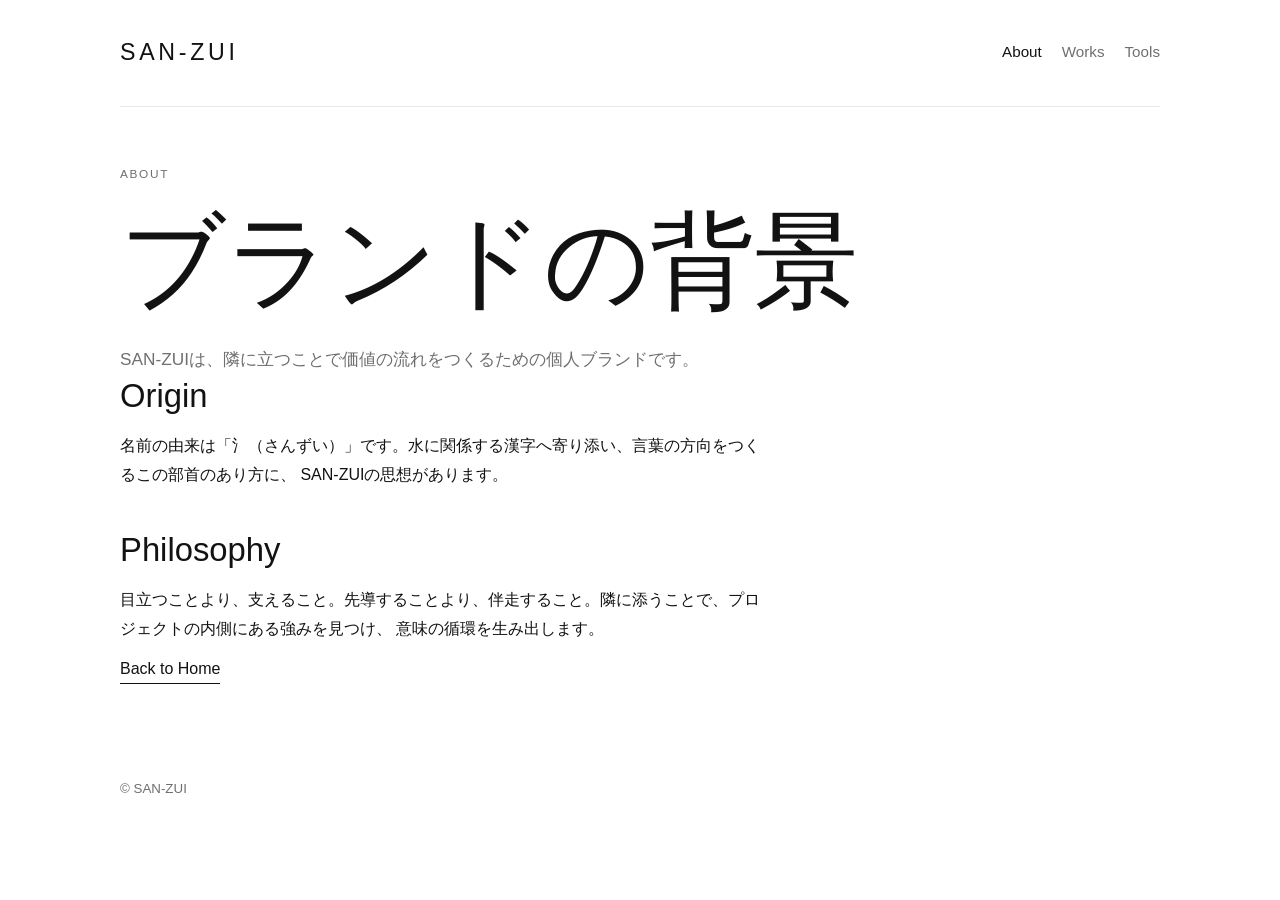
==== about.html @ 48cce033 "Refine SAN-ZUI portfolio layout and content" ====
<!DOCTYPE html>
<html lang="ja">
  <head>
    <meta charset="UTF-8" />
    <meta name="viewport" content="width=device-width, initial-scale=1.0" />
    <title>About | SAN-ZUI</title>
    <meta name="description" content="SAN-ZUIの背景とコンセプト" />
    <link rel="stylesheet" href="style.css" />
  </head>
  <body>
    <header class="site-header container">
      <a class="brand" href="index.html">SAN-ZUI</a>
      <nav aria-label="Main navigation">
        <ul class="nav-list">
          <li><a href="about.html" aria-current="page">About</a></li>
          <li><a href="works.html">Works</a></li>
          <li><a href="tools.html">Tools</a></li>
        </ul>
      </nav>
    </header>

    <main class="container page-main">
      <p class="eyebrow">ABOUT</p>
      <h1>ブランドの背景</h1>
      <p class="lead">SAN-ZUIは、隣に立つことで価値の流れをつくるための個人ブランドです。</p>

      <section class="text-block" aria-labelledby="origin-title">
        <h2 id="origin-title">Origin</h2>
        <p>
          名前の由来は「氵（さんずい）」です。水に関係する漢字へ寄り添い、言葉の方向をつくるこの部首のあり方に、
          SAN-ZUIの思想があります。
        </p>
      </section>

      <section class="text-block" aria-labelledby="philosophy-title">
        <h2 id="philosophy-title">Philosophy</h2>
        <p>
          目立つことより、支えること。先導することより、伴走すること。隣に添うことで、プロジェクトの内側にある強みを見つけ、
          意味の循環を生み出します。
        </p>
      </section>

      <a class="simple-link" href="index.html">Back to Home</a>
    </main>

    <footer class="site-footer container">
      <small>© SAN-ZUI</small>
    </footer>
  </body>
</html>
---- style.css ----
:root {
  --bg: #fff;
  --ink: #121212;
  --soft: #6f6f6f;
  --line: #e8e8e8;
  --max: 1040px;
}

* {
  box-sizing: border-box;
}

html,
body {
  margin: 0;
  padding: 0;
  background: var(--bg);
  color: var(--ink);
  font-family: "Noto Sans JP", "Hiragino Sans", "Yu Gothic", sans-serif;
  line-height: 1.8;
}

.container {
  width: min(100% - 3rem, var(--max));
  margin-inline: auto;
}

.site-header {
  display: flex;
  align-items: center;
  justify-content: space-between;
  gap: 1rem;
  padding: 2rem 0;
}

.brand {
  color: var(--ink);
  text-decoration: none;
  letter-spacing: 0.16em;
  font-size: clamp(1.15rem, 2.2vw, 1.45rem);
}

.nav-list {
  list-style: none;
  display: flex;
  gap: 1.25rem;
  margin: 0;
  padding: 0;
}

.nav-list a {
  text-decoration: none;
  color: var(--soft);
  font-size: 0.95rem;
}

.nav-list a[aria-current="page"],
.nav-list a:hover {
  color: var(--ink);
}

.hero {
  padding: 12vh 0 14vh;
}

.eyebrow {
  margin: 0;
  font-size: 0.74rem;
  letter-spacing: 0.14em;
  color: var(--soft);
}

h1,
h2,
h3 {
  margin: 0;
  line-height: 1.28;
  font-weight: 500;
}

h1 {
  margin-top: 0.6rem;
  font-size: clamp(2.35rem, 9vw, 6.5rem);
}

h2 {
  font-size: clamp(1.35rem, 3vw, 2.05rem);
}

h3 {
  font-size: 1.15rem;
}

.tagline {
  margin-top: 1.2rem;
  font-size: clamp(1rem, 2.2vw, 1.45rem);
  color: var(--soft);
}

.section,
.page-main {
  padding: 3.6rem 0;
  border-top: 1px solid var(--line);
}

.page-main {
  min-height: 62vh;
}

.lead {
  margin: 1rem 0 0;
  color: var(--soft);
  font-size: 1.08rem;
  max-width: 66ch;
}

p {
  margin: 0.9rem 0 0;
  max-width: 72ch;
}

.link-grid {
  margin-top: 1.5rem;
  display: grid;
  grid-template-columns: repeat(3, minmax(0, 1fr));
  gap: 1rem;
}

.link-card {
  padding: 1.25rem;
  border: 1px solid var(--line);
}

.link-card a,
.simple-link {
  display: inline-block;
  margin-top: 0.7rem;
  color: var(--ink);
  text-decoration: none;
  border-bottom: 1px solid var(--ink);
}

.text-block + .text-block {
  margin-top: 2.5rem;
}

.work-list {
  margin-top: 1.4rem;
  border-top: 1px solid var(--line);
}

.work-item {
  padding: 1.25rem 0;
  border-bottom: 1px solid var(--line);
}

.tool-list {
  list-style: none;
  margin: 1rem 0 0;
  padding: 0;
  border-top: 1px solid var(--line);
}

.tool-list li {
  display: flex;
  flex-direction: column;
  gap: 0.15rem;
  padding: 0.95rem 0;
  border-bottom: 1px solid var(--line);
}

.tool-list small {
  color: var(--soft);
}

.site-footer {
  padding: 2rem 0 2.8rem;
  color: var(--soft);
}

@media (max-width: 820px) {
  .link-grid {
    grid-template-columns: 1fr 1fr;
  }
}

@media (max-width: 640px) {
  .container {
    width: min(100% - 2rem, var(--max));
  }

  .site-header {
    flex-direction: column;
    align-items: flex-start;
    gap: 0.75rem;
  }

  .hero {
    padding: 8vh 0 10vh;
  }

  .link-grid {
    grid-template-columns: 1fr;
  }

  .section,
  .page-main {
    padding: 2.8rem 0;
  }
}
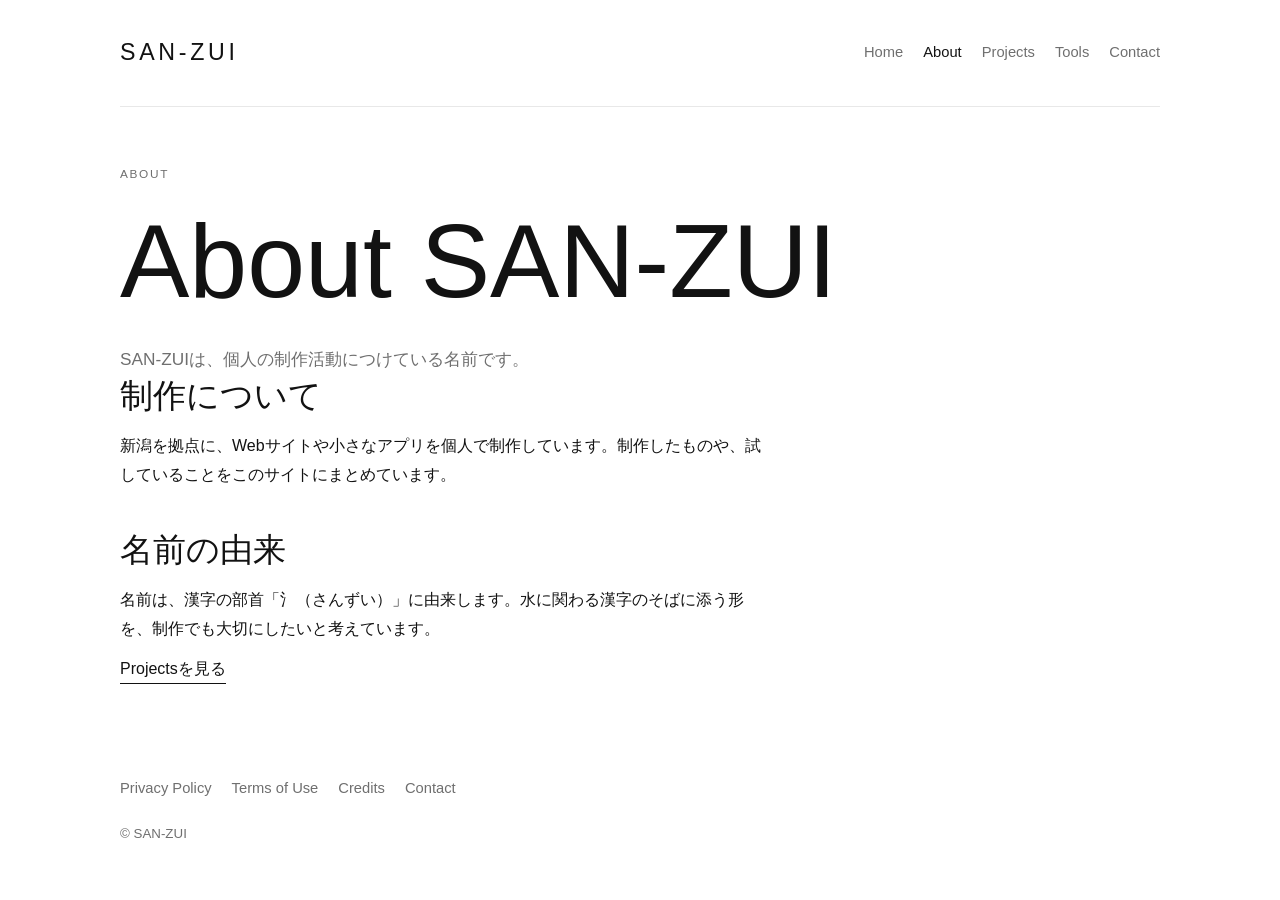
==== commit 26d100c5: "Add Color Hunt project and policy pages" ====
--- a/about.html
+++ b/about.html
@@ -4,46 +4,45 @@
     <meta charset="UTF-8" />
     <meta name="viewport" content="width=device-width, initial-scale=1.0" />
     <title>About | SAN-ZUI</title>
-    <meta name="description" content="SAN-ZUIの背景とコンセプト" />
+    <meta name="description" content="SAN-ZUIの個人制作について。" />
     <link rel="stylesheet" href="style.css" />
   </head>
   <body>
     <header class="site-header container">
       <a class="brand" href="index.html">SAN-ZUI</a>
-      <nav aria-label="Main navigation">
+      <nav aria-label="メインナビゲーション">
         <ul class="nav-list">
+          <li><a href="index.html">Home</a></li>
           <li><a href="about.html" aria-current="page">About</a></li>
-          <li><a href="works.html">Works</a></li>
+          <li><a href="works.html">Projects</a></li>
           <li><a href="tools.html">Tools</a></li>
+          <li><a href="contact.html">Contact</a></li>
         </ul>
       </nav>
     </header>
-
     <main class="container page-main">
       <p class="eyebrow">ABOUT</p>
-      <h1>ブランドの背景</h1>
-      <p class="lead">SAN-ZUIは、隣に立つことで価値の流れをつくるための個人ブランドです。</p>
-
-      <section class="text-block" aria-labelledby="origin-title">
-        <h2 id="origin-title">Origin</h2>
-        <p>
-          名前の由来は「氵（さんずい）」です。水に関係する漢字へ寄り添い、言葉の方向をつくるこの部首のあり方に、
-          SAN-ZUIの思想があります。
-        </p>
+      <h1>About SAN-ZUI</h1>
+      <p class="lead">SAN-ZUIは、個人の制作活動につけている名前です。</p>
+      <section class="text-block">
+        <h2>制作について</h2>
+        <p>新潟を拠点に、Webサイトや小さなアプリを個人で制作しています。制作したものや、試していることをこのサイトにまとめています。</p>
       </section>
-
-      <section class="text-block" aria-labelledby="philosophy-title">
-        <h2 id="philosophy-title">Philosophy</h2>
-        <p>
-          目立つことより、支えること。先導することより、伴走すること。隣に添うことで、プロジェクトの内側にある強みを見つけ、
-          意味の循環を生み出します。
-        </p>
+      <section class="text-block">
+        <h2>名前の由来</h2>
+        <p>名前は、漢字の部首「氵（さんずい）」に由来します。水に関わる漢字のそばに添う形を、制作でも大切にしたいと考えています。</p>
       </section>
-
-      <a class="simple-link" href="index.html">Back to Home</a>
+      <a class="simple-link" href="works.html">Projectsを見る</a>
     </main>
-
     <footer class="site-footer container">
+      <nav aria-label="フッターナビゲーション">
+        <ul class="footer-list">
+          <li><a href="privacy-policy.html">Privacy Policy</a></li>
+          <li><a href="terms-of-use.html">Terms of Use</a></li>
+          <li><a href="credits.html">Credits</a></li>
+          <li><a href="contact.html">Contact</a></li>
+        </ul>
+      </nav>
       <small>© SAN-ZUI</small>
     </footer>
   </body>
--- a/style.css
+++ b/style.css
@@ -40,22 +40,26 @@
   font-size: clamp(1.15rem, 2.2vw, 1.45rem);
 }
 
-.nav-list {
+.nav-list,
+.footer-list {
   list-style: none;
   display: flex;
-  gap: 1.25rem;
+  flex-wrap: wrap;
+  gap: 0.75rem 1.25rem;
   margin: 0;
   padding: 0;
 }
 
-.nav-list a {
+.nav-list a,
+.footer-list a {
   text-decoration: none;
   color: var(--soft);
-  font-size: 0.95rem;
+  font-size: 0.92rem;
 }
 
 .nav-list a[aria-current="page"],
-.nav-list a:hover {
+.nav-list a:hover,
+.footer-list a:hover {
   color: var(--ink);
 }
 
@@ -131,6 +135,10 @@
   border: 1px solid var(--line);
 }
 
+.link-card h3 {
+  margin-top: 0.35rem;
+}
+
 .link-card a,
 .simple-link {
   display: inline-block;
@@ -140,6 +148,12 @@
   border-bottom: 1px solid var(--ink);
 }
 
+.plain-link {
+  color: var(--ink);
+  text-decoration-thickness: 1px;
+  text-underline-offset: 0.18em;
+}
+
 .text-block + .text-block {
   margin-top: 2.5rem;
 }
@@ -154,14 +168,18 @@
   border-bottom: 1px solid var(--line);
 }
 
-.tool-list {
+.tool-list,
+.credit-list,
+.plain-list {
   list-style: none;
   margin: 1rem 0 0;
   padding: 0;
   border-top: 1px solid var(--line);
 }
 
-.tool-list li {
+.tool-list li,
+.credit-list li,
+.plain-list li {
   display: flex;
   flex-direction: column;
   gap: 0.15rem;
@@ -169,13 +187,137 @@
   border-bottom: 1px solid var(--line);
 }
 
-.tool-list small {
-  color: var(--soft);
+.tool-list small,
+.credit-list small {
+  color: var(--soft);
+}
+
+.credit-list a,
+.plain-list a {
+  color: var(--ink);
+  text-underline-offset: 0.2em;
+}
+
+.steps {
+  list-style: none;
+  margin: 1rem 0 0;
+  padding: 0;
+  border-top: 1px solid var(--line);
+}
+
+.steps li {
+  display: grid;
+  grid-template-columns: 3rem 1fr;
+  gap: 0.75rem;
+  align-items: baseline;
+  padding: 0.9rem 0;
+  border-bottom: 1px solid var(--line);
+}
+
+.steps li > span {
+  color: var(--soft);
+  font-size: 0.8rem;
+  letter-spacing: 0.1em;
+}
+
+.steps p {
+  margin: 0;
+}
+
+.notice,
+.pending {
+  margin-top: 1.5rem;
+  padding: 1rem 1.2rem;
+  border: 1px solid var(--line);
+  color: var(--soft);
+}
+
+.notice strong {
+  color: var(--ink);
+  font-weight: 500;
+}
+
+.notice p {
+  margin-top: 0.35rem;
+}
+
+.pending {
+  border-left: 2px solid var(--soft);
+}
+
+.collage-demo {
+  width: min(100%, 460px);
+  aspect-ratio: 1;
+  margin: 1.5rem auto 0;
+  padding: 3.3%;
+  display: grid;
+  grid-template-columns: repeat(3, 1fr);
+  grid-template-rows: repeat(3, 1fr);
+  gap: 2.5%;
+  background: #f7f5f0;
+}
+
+.sample-tile,
+.sample-theme {
+  display: grid;
+  place-items: center;
+  min-width: 0;
+}
+
+.sample-tile {
+  background-color: #ddd;
+  background-size: cover;
+}
+
+.tile-one {
+  background-image: linear-gradient(145deg, #b4c9bd 0 42%, #e0d7b9 42% 63%, #697c70 63%);
+}
+
+.tile-two {
+  background-image: linear-gradient(35deg, #d3a575 0 35%, #e3d2b5 35% 68%, #8d6246 68%);
+}
+
+.tile-three {
+  background-image: linear-gradient(130deg, #9faec2 0 40%, #d6c8ad 40% 64%, #6c7885 64%);
+}
+
+.tile-four {
+  background-image: linear-gradient(45deg, #c6a2a0 0 38%, #e4d6c4 38% 65%, #7d7771 65%);
+}
+
+.tile-five {
+  background-image: linear-gradient(135deg, #a7c1c6 0 40%, #d7d0b9 40% 67%, #697d79 67%);
+}
+
+.tile-six {
+  background-image: linear-gradient(35deg, #d9b2a1 0 38%, #dfdac8 38% 66%, #7e8d78 66%);
+}
+
+.tile-seven {
+  background-image: linear-gradient(140deg, #cabd8e 0 38%, #e4d9c9 38% 62%, #83856a 62%);
+}
+
+.tile-eight {
+  background-image: linear-gradient(45deg, #a6b9ab 0 38%, #e3cfad 38% 65%, #a57863 65%);
+}
+
+.sample-theme {
+  padding: 0.4rem;
+  background: #e98b3a;
+  color: #121212;
+  font-size: clamp(0.72rem, 3vw, 1.15rem);
+  font-weight: 600;
+  letter-spacing: 0.12em;
 }
 
 .site-footer {
   padding: 2rem 0 2.8rem;
   color: var(--soft);
+}
+
+.site-footer small {
+  display: block;
+  margin-top: 1.2rem;
 }
 
 @media (max-width: 820px) {
@@ -207,4 +349,9 @@
   .page-main {
     padding: 2.8rem 0;
   }
-}
+
+  .footer-list {
+    flex-direction: column;
+    gap: 0.45rem;
+  }
+}
